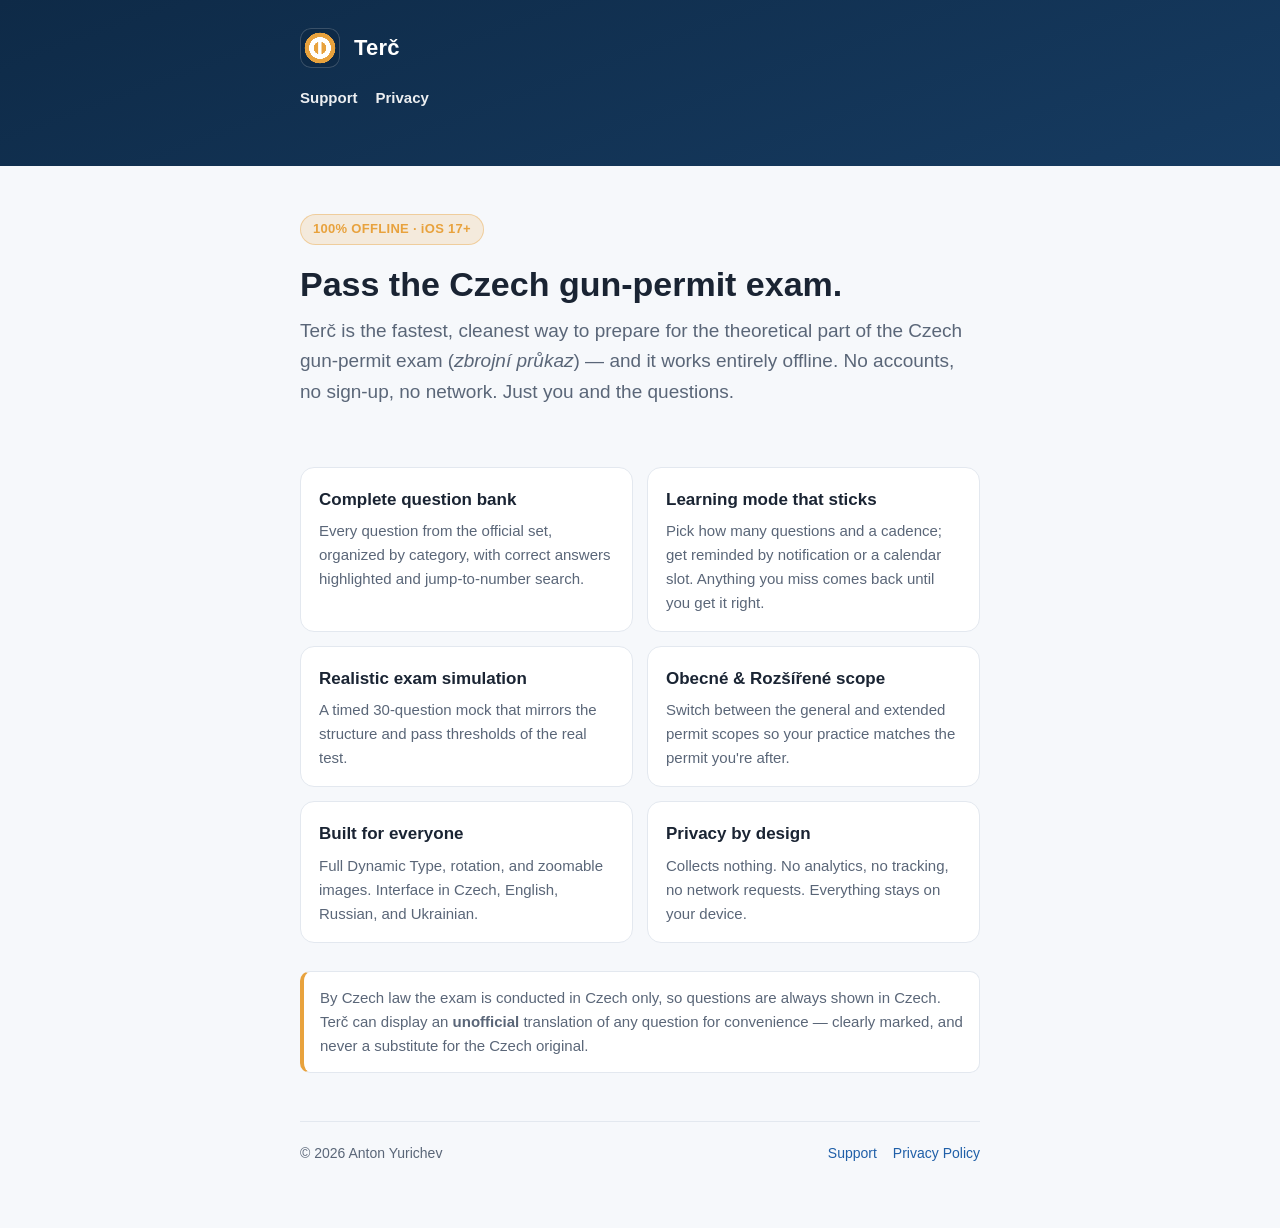
==== index.html @ 3dfc1e0e "Add Terč website (landing, privacy, support) Static GitHub Pages site for the Terč iOS app: landing " ====
<!DOCTYPE html>
<html lang="en">
<head>
<meta charset="utf-8">
<meta name="viewport" content="width=device-width, initial-scale=1">
<title>Terč — Czech Gun-Permit Exam Prep</title>
<meta name="description" content="Terč is a fast, offline iOS app to prepare for the theoretical part of the Czech gun-permit exam (zbrojní průkaz). Browse the official question bank, learn with reminders, and simulate the real exam.">
<link rel="stylesheet" href="style.css">
</head>
<body>
<header class="topbar">
  <div class="wrap">
    <div class="brand"><span class="mark">T</span> Terč</div>
    <nav>
      <a href="support.html">Support</a>
      <a href="privacy.html">Privacy</a>
    </nav>
  </div>
</header>

<main class="wrap">
  <section class="hero">
    <span class="tag">100% OFFLINE · iOS 17+</span>
    <h1>Pass the Czech gun-permit exam.</h1>
    <p class="lead">Terč is the fastest, cleanest way to prepare for the theoretical part of the
    Czech gun-permit exam (<em>zbrojní průkaz</em>) — and it works entirely offline. No accounts,
    no sign-up, no network. Just you and the questions.</p>
  </section>

  <section class="features">
    <div class="feature">
      <h3>Complete question bank</h3>
      <p>Every question from the official set, organized by category, with correct answers highlighted and jump-to-number search.</p>
    </div>
    <div class="feature">
      <h3>Learning mode that sticks</h3>
      <p>Pick how many questions and a cadence; get reminded by notification or a calendar slot. Anything you miss comes back until you get it right.</p>
    </div>
    <div class="feature">
      <h3>Realistic exam simulation</h3>
      <p>A timed 30-question mock that mirrors the structure and pass thresholds of the real test.</p>
    </div>
    <div class="feature">
      <h3>Obecné &amp; Rozšířené scope</h3>
      <p>Switch between the general and extended permit scopes so your practice matches the permit you're after.</p>
    </div>
    <div class="feature">
      <h3>Built for everyone</h3>
      <p>Full Dynamic Type, rotation, and zoomable images. Interface in Czech, English, Russian, and Ukrainian.</p>
    </div>
    <div class="feature">
      <h3>Privacy by design</h3>
      <p>Collects nothing. No analytics, no tracking, no network requests. Everything stays on your device.</p>
    </div>
  </section>

  <div class="callout">
    By Czech law the exam is conducted in Czech only, so questions are always shown in Czech.
    Terč can display an <strong>unofficial</strong> translation of any question for convenience —
    clearly marked, and never a substitute for the Czech original.
  </div>

  <footer>
    <span>© 2026 Anton Yurichev</span>
    <nav>
      <a href="support.html">Support</a>
      <a href="privacy.html">Privacy Policy</a>
    </nav>
  </footer>
</main>
</body>
</html>
---- style.css ----
:root {
  --navy: #0E2A47;
  --navy-2: #163b61;
  --accent: #E8A23D;
  --bg: #F6F8FB;
  --card: #FFFFFF;
  --text: #1A2433;
  --muted: #5A6678;
  --border: #E3E8EF;
  --link: #1F5FA8;
}

@media (prefers-color-scheme: dark) {
  :root {
    --navy: #0B1320;
    --navy-2: #14233a;
    --accent: #F0B355;
    --bg: #0B1320;
    --card: #131F33;
    --text: #E6EBF2;
    --muted: #9AA7BC;
    --border: #243650;
    --link: #6FB0F0;
  }
}

* { box-sizing: border-box; }

html { -webkit-text-size-adjust: 100%; }

body {
  margin: 0;
  font-family: -apple-system, BlinkMacSystemFont, "Segoe UI", Roboto, Helvetica, Arial, sans-serif;
  font-size: 17px;
  line-height: 1.6;
  color: var(--text);
  background: var(--bg);
  -webkit-font-smoothing: antialiased;
}

a { color: var(--link); text-decoration: none; }
a:hover { text-decoration: underline; }

.wrap {
  max-width: 720px;
  margin: 0 auto;
  padding: 0 20px 64px;
}

/* Header / brand */
.topbar {
  background: linear-gradient(160deg, var(--navy), var(--navy-2));
  color: #fff;
  padding: 28px 0;
}
.topbar .wrap { padding-bottom: 28px; }
.brand {
  display: flex;
  align-items: center;
  gap: 14px;
  font-weight: 700;
  font-size: 22px;
  letter-spacing: 0.2px;
}
.brand .mark {
  width: 40px; height: 40px;
  flex: 0 0 40px;
  border-radius: 11px;
  background:
    radial-gradient(circle at 50% 50%, var(--accent) 0 22%, transparent 23%),
    radial-gradient(circle at 50% 50%, #fff 0 38%, transparent 39%),
    radial-gradient(circle at 50% 50%, var(--accent) 0 54%, transparent 55%),
    var(--navy);
  display: grid;
  place-items: center;
  color: #fff;
  font-weight: 800;
  font-family: Georgia, "Times New Roman", serif;
  box-shadow: inset 0 0 0 1px rgba(255,255,255,0.18);
}
.topbar nav { margin-top: 18px; display: flex; gap: 18px; flex-wrap: wrap; }
.topbar nav a { color: rgba(255,255,255,0.92); font-size: 15px; font-weight: 600; }
.topbar nav a:hover { color: #fff; }

/* Hero (landing) */
.hero { padding: 48px 0 8px; }
.hero h1 { font-size: 34px; line-height: 1.15; margin: 0 0 12px; }
.hero p.lead { font-size: 19px; color: var(--muted); margin: 0 0 24px; }
.tag {
  display: inline-block;
  background: rgba(232,162,61,0.16);
  color: var(--accent);
  border: 1px solid rgba(232,162,61,0.4);
  padding: 4px 12px;
  border-radius: 999px;
  font-size: 13px;
  font-weight: 700;
  letter-spacing: 0.3px;
  margin-bottom: 20px;
}

/* Feature cards */
.features { display: grid; grid-template-columns: 1fr 1fr; gap: 14px; margin: 28px 0; }
@media (max-width: 560px) { .features { grid-template-columns: 1fr; } }
.feature {
  background: var(--card);
  border: 1px solid var(--border);
  border-radius: 14px;
  padding: 18px 18px 16px;
}
.feature h3 { margin: 0 0 6px; font-size: 17px; }
.feature p { margin: 0; color: var(--muted); font-size: 15px; }

/* Content pages */
h1.page { font-size: 30px; margin: 40px 0 6px; }
.updated { color: var(--muted); font-size: 14px; margin: 0 0 28px; }
h2 { font-size: 21px; margin: 34px 0 10px; }
p, li { color: var(--text); }
ul { padding-left: 22px; }
li { margin: 6px 0; }

.callout {
  background: var(--card);
  border: 1px solid var(--border);
  border-left: 4px solid var(--accent);
  border-radius: 10px;
  padding: 14px 16px;
  margin: 22px 0;
  color: var(--muted);
  font-size: 15px;
}

.faq dt { font-weight: 700; margin-top: 20px; }
.faq dd { margin: 6px 0 0; color: var(--muted); }

.contact {
  background: var(--card);
  border: 1px solid var(--border);
  border-radius: 14px;
  padding: 20px;
  margin: 28px 0 0;
  text-align: center;
}
.contact a { font-weight: 700; font-size: 18px; }

footer {
  border-top: 1px solid var(--border);
  margin-top: 48px;
  padding-top: 20px;
  color: var(--muted);
  font-size: 14px;
  display: flex;
  justify-content: space-between;
  flex-wrap: wrap;
  gap: 8px;
}
footer nav { display: flex; gap: 16px; }
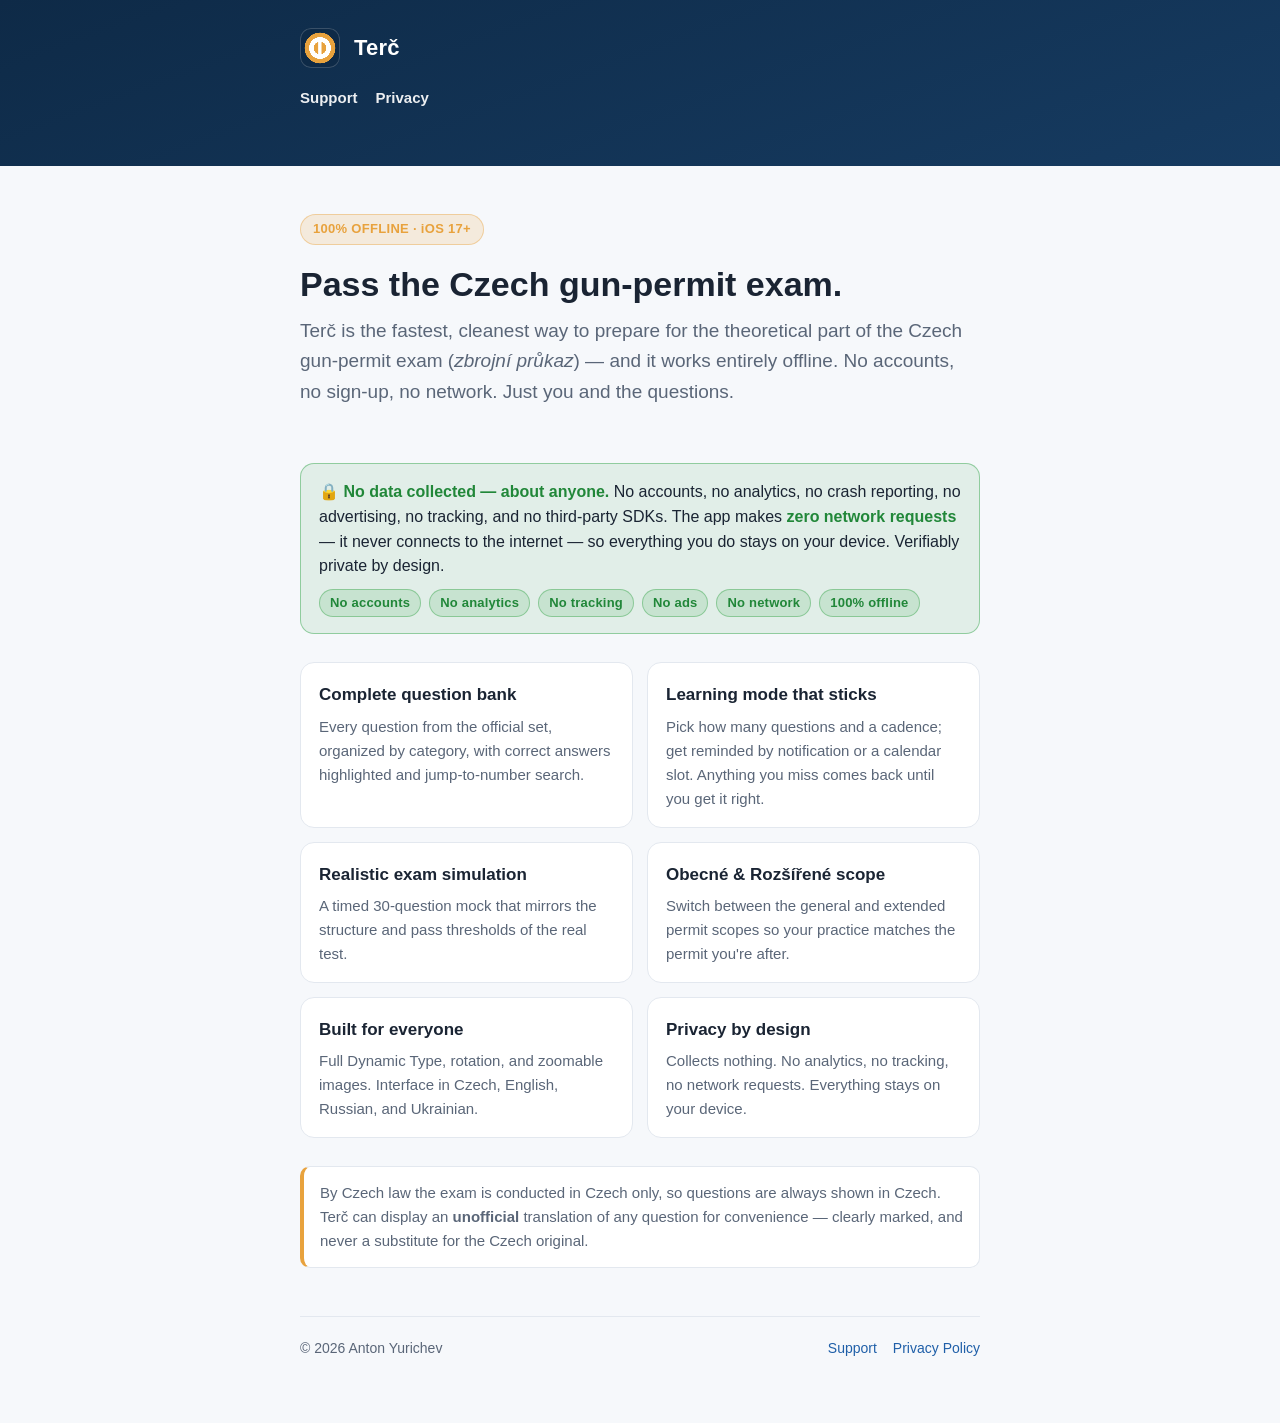
==== commit d2323418: "Add prominent 'No data collected' banner to landing page Strongly emphasize that the app collects no" ====
--- a/index.html
+++ b/index.html
@@ -26,6 +26,17 @@
     Czech gun-permit exam (<em>zbrojní průkaz</em>) — and it works entirely offline. No accounts,
     no sign-up, no network. Just you and the questions.</p>
   </section>
+
+  <div class="nodata">
+    <strong>🔒 No data collected — about anyone.</strong> No accounts, no analytics, no crash
+    reporting, no advertising, no tracking, and no third-party SDKs. The app makes
+    <strong>zero network requests</strong> — it never connects to the internet — so everything
+    you do stays on your device. Verifiably private by design.
+    <div class="pills">
+      <span>No accounts</span><span>No analytics</span><span>No tracking</span>
+      <span>No ads</span><span>No network</span><span>100% offline</span>
+    </div>
+  </div>
 
   <section class="features">
     <div class="feature">
--- a/style.css
+++ b/style.css
@@ -130,6 +130,27 @@
   font-size: 15px;
 }
 
+.nodata {
+  background: rgba(46,160,67,0.10);
+  border: 1px solid rgba(46,160,67,0.45);
+  border-radius: 14px;
+  padding: 16px 18px;
+  margin: 24px 0 4px;
+  font-size: 16px;
+  line-height: 1.55;
+  color: var(--text);
+}
+.nodata strong { color: #218739; }
+@media (prefers-color-scheme: dark) { .nodata { background: rgba(63,185,80,0.12); } .nodata strong { color: #3fb950; } }
+.nodata .pills { margin-top: 10px; display: flex; flex-wrap: wrap; gap: 8px; }
+.nodata .pills span {
+  font-size: 13px; font-weight: 700; letter-spacing: 0.2px;
+  background: rgba(46,160,67,0.14); color: #218739;
+  border: 1px solid rgba(46,160,67,0.4);
+  padding: 3px 10px; border-radius: 999px;
+}
+@media (prefers-color-scheme: dark) { .nodata .pills span { color: #3fb950; } }
+
 .faq dt { font-weight: 700; margin-top: 20px; }
 .faq dd { margin: 6px 0 0; color: var(--muted); }
 
